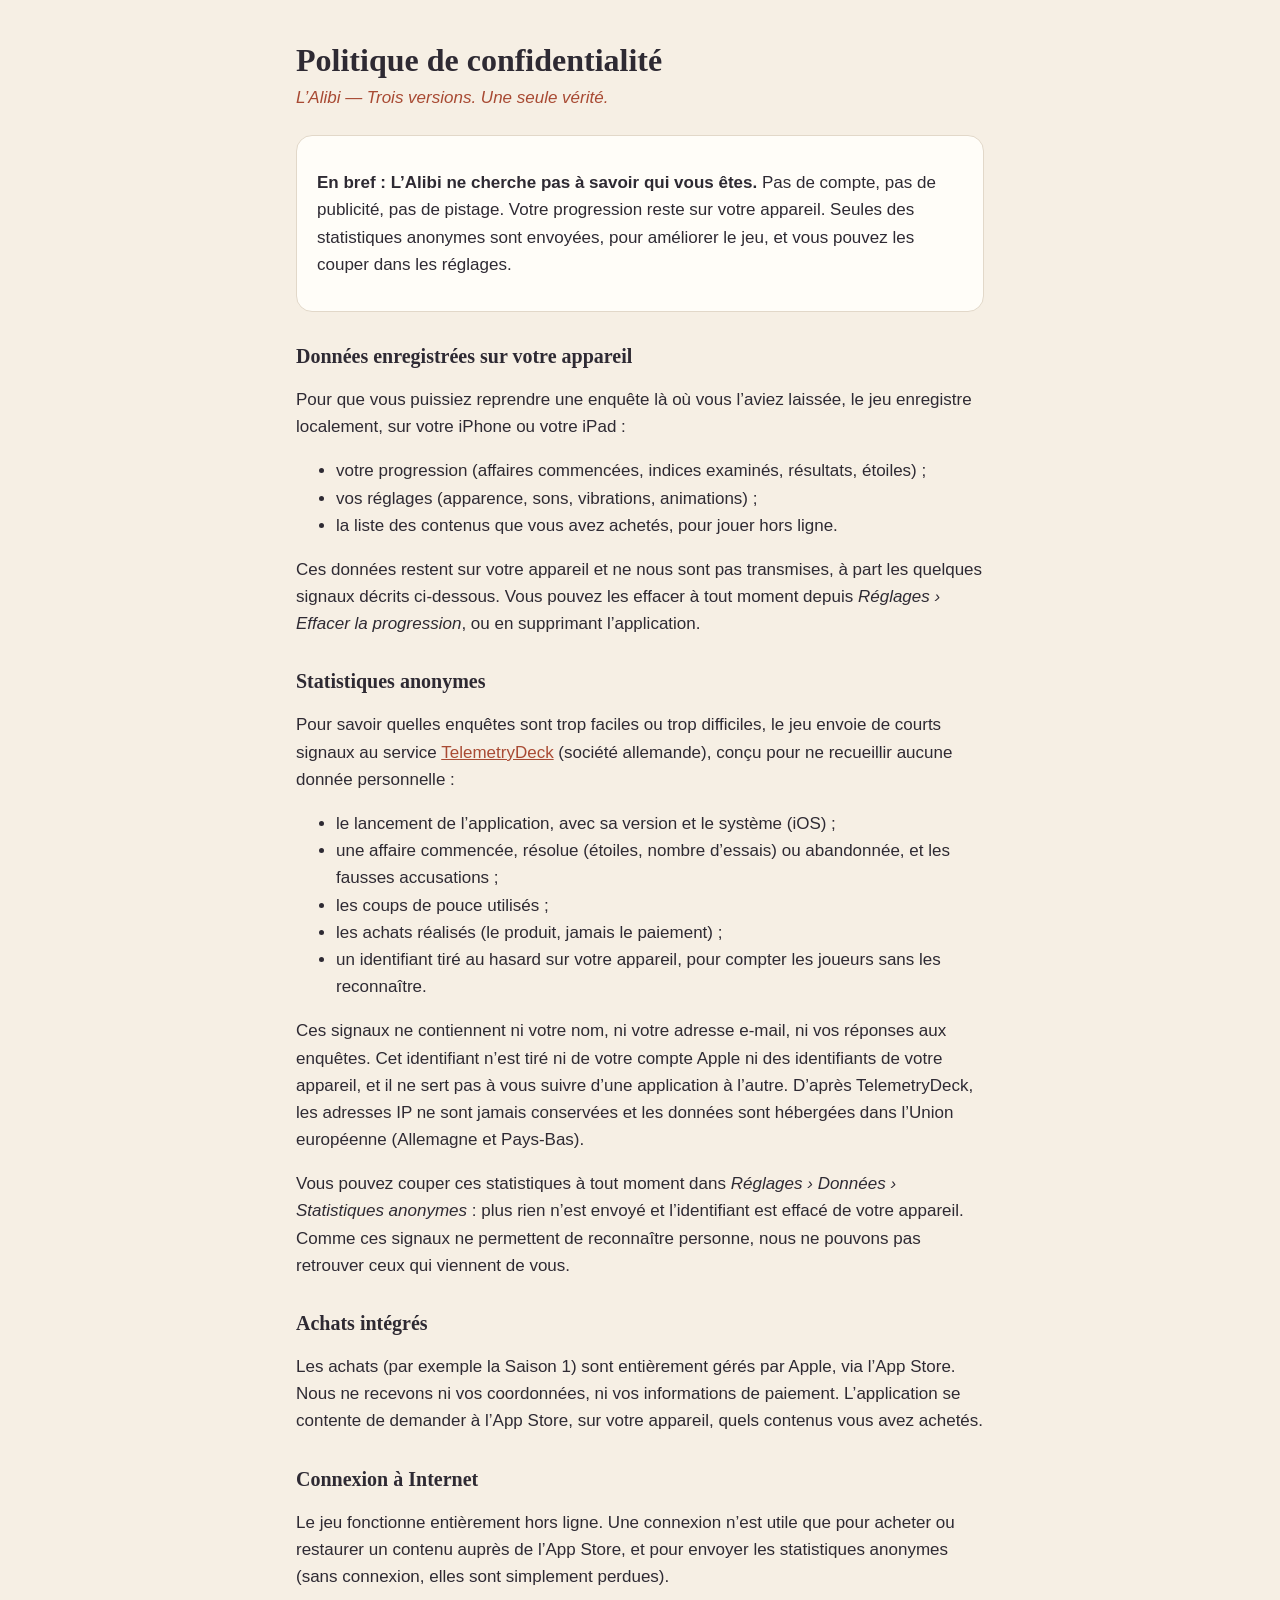
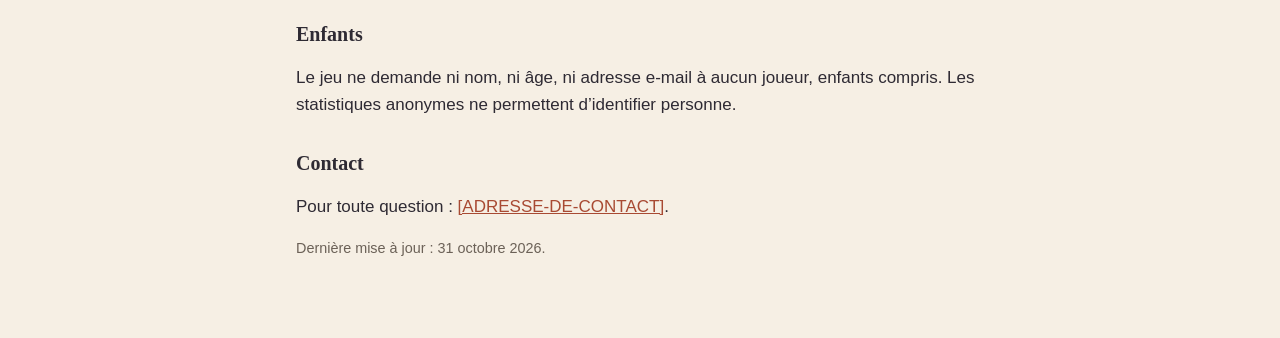
==== confidentialite.html @ 5cafb9de "Pages publiques de L'Alibi : assistance et politique de confidentialité Co-Authored-By: Claude Opus " ====
<!doctype html>
<html lang="fr">
<head>
  <meta charset="utf-8">
  <meta name="viewport" content="width=device-width, initial-scale=1">
  <title>L’Alibi — Politique de confidentialité</title>
  <link rel="stylesheet" href="style.css">
</head>
<body>
<main>
  <h1>Politique de confidentialité</h1>
  <p class="tagline">L’Alibi — Trois versions. Une seule vérité.</p>

  <div class="card">
    <p><strong>En bref : L’Alibi ne cherche pas à savoir qui vous êtes.</strong> Pas de compte, pas de publicité, pas de pistage. Votre progression reste sur votre appareil. Seules des statistiques anonymes sont envoyées, pour améliorer le jeu, et vous pouvez les couper dans les réglages.</p>
  </div>

  <h2>Données enregistrées sur votre appareil</h2>
  <p>Pour que vous puissiez reprendre une enquête là où vous l’aviez laissée, le jeu enregistre localement, sur votre iPhone ou votre iPad :</p>
  <ul>
    <li>votre progression (affaires commencées, indices examinés, résultats, étoiles) ;</li>
    <li>vos réglages (apparence, sons, vibrations, animations) ;</li>
    <li>la liste des contenus que vous avez achetés, pour jouer hors ligne.</li>
  </ul>
  <p>Ces données restent sur votre appareil et ne nous sont pas transmises, à part les quelques signaux décrits ci-dessous. Vous pouvez les effacer à tout moment depuis <em>Réglages › Effacer la progression</em>, ou en supprimant l’application.</p>

  <h2>Statistiques anonymes</h2>
  <p>Pour savoir quelles enquêtes sont trop faciles ou trop difficiles, le jeu envoie de courts signaux au service <a href="https://telemetrydeck.com">TelemetryDeck</a> (société allemande), conçu pour ne recueillir aucune donnée personnelle :</p>
  <ul>
    <li>le lancement de l’application, avec sa version et le système (iOS) ;</li>
    <li>une affaire commencée, résolue (étoiles, nombre d’essais) ou abandonnée, et les fausses accusations ;</li>
    <li>les coups de pouce utilisés ;</li>
    <li>les achats réalisés (le produit, jamais le paiement) ;</li>
    <li>un identifiant tiré au hasard sur votre appareil, pour compter les joueurs sans les reconnaître.</li>
  </ul>
  <p>Ces signaux ne contiennent ni votre nom, ni votre adresse e-mail, ni vos réponses aux enquêtes. Cet identifiant n’est tiré ni de votre compte Apple ni des identifiants de votre appareil, et il ne sert pas à vous suivre d’une application à l’autre. D’après TelemetryDeck, les adresses IP ne sont jamais conservées et les données sont hébergées dans l’Union européenne (Allemagne et Pays-Bas).</p>
  <p>Vous pouvez couper ces statistiques à tout moment dans <em>Réglages › Données › Statistiques anonymes</em> : plus rien n’est envoyé et l’identifiant est effacé de votre appareil. Comme ces signaux ne permettent de reconnaître personne, nous ne pouvons pas retrouver ceux qui viennent de vous.</p>

  <h2>Achats intégrés</h2>
  <p>Les achats (par exemple la Saison 1) sont entièrement gérés par Apple, via l’App Store. Nous ne recevons ni vos coordonnées, ni vos informations de paiement. L’application se contente de demander à l’App Store, sur votre appareil, quels contenus vous avez achetés.</p>

  <h2>Connexion à Internet</h2>
  <p>Le jeu fonctionne entièrement hors ligne. Une connexion n’est utile que pour acheter ou restaurer un contenu auprès de l’App Store, et pour envoyer les statistiques anonymes (sans connexion, elles sont simplement perdues).</p>

  <h2>Enfants</h2>
  <p>Le jeu ne demande ni nom, ni âge, ni adresse e-mail à aucun joueur, enfants compris. Les statistiques anonymes ne permettent d’identifier personne.</p>

  <h2>Contact</h2>
  <p>Pour toute question : <a href="mailto:[ADRESSE-DE-CONTACT]">[ADRESSE-DE-CONTACT]</a>.</p>

  <p class="muted">Dernière mise à jour : 31 octobre 2026.</p>
</main>
</body>
</html>
---- style.css ----
:root {
  --bg: #f6efe4;
  --surface: #fffdf8;
  --ink: #2e2a33;
  --muted: #6b6157;
  --accent: #a84a33;
  --line: #e2d8c9;
  color-scheme: light dark;
}
@media (prefers-color-scheme: dark) {
  :root {
    --bg: #1b1e28;
    --surface: #252a37;
    --ink: #f1e9dc;
    --muted: #a9a3b5;
    --accent: #ee9a85;
    --line: #343a4b;
  }
}
* { box-sizing: border-box; }
body {
  margin: 0;
  background: var(--bg);
  color: var(--ink);
  font: 17px/1.6 -apple-system, BlinkMacSystemFont, "Helvetica Neue", Arial, sans-serif;
}
main {
  max-width: 720px;
  margin: 0 auto;
  padding: 40px 16px 64px;
}
h1, h2 { font-family: ui-serif, "New York", Georgia, serif; line-height: 1.25; }
h1 { font-size: 2rem; margin: 0 0 4px; }
h2 { font-size: 1.25rem; margin: 32px 0 8px; }
.tagline { color: var(--accent); font-style: italic; margin: 0 0 24px; }
.card {
  background: var(--surface);
  border: 1px solid var(--line);
  border-radius: 16px;
  padding: 16px 20px;
}
a { color: var(--accent); }
.muted { color: var(--muted); font-size: 0.9rem; }
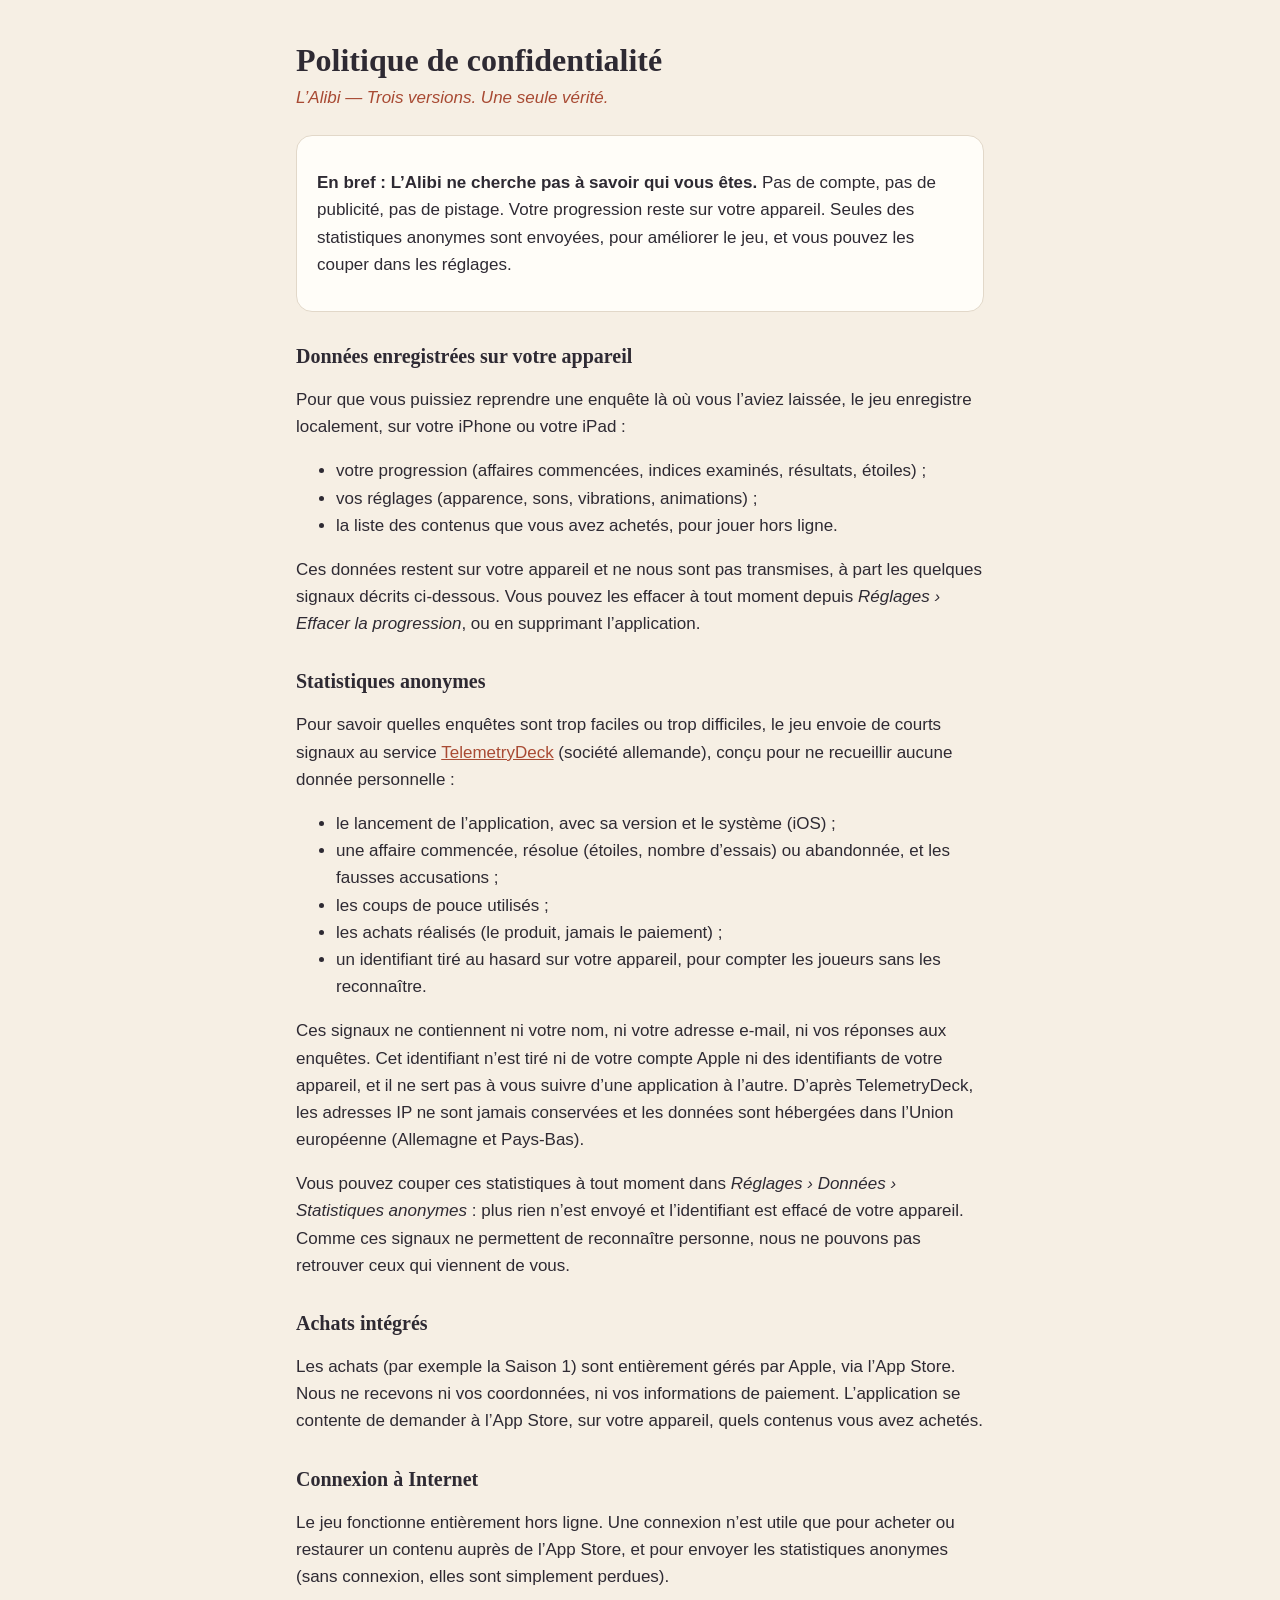
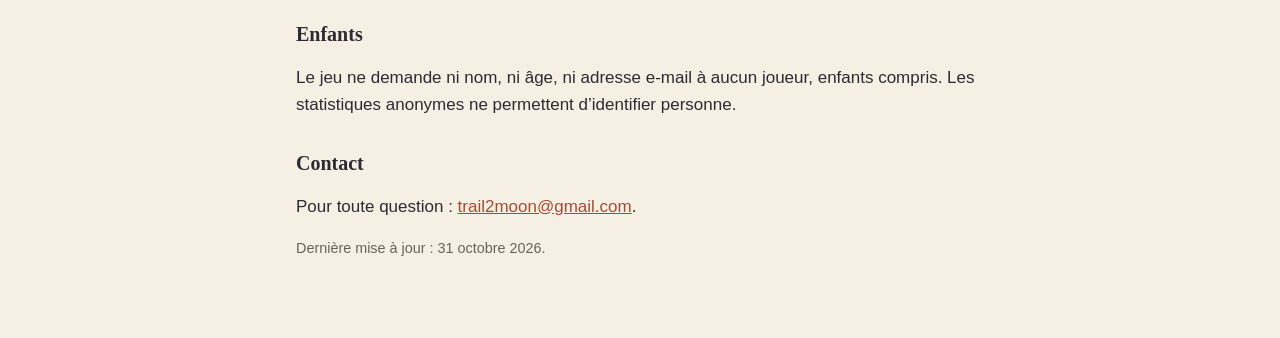
==== commit 5ba41c6f: "Adresse de contact Co-Authored-By: Claude Opus 5.5 <noreply@anthropic.com>" ====
--- a/confidentialite.html
+++ b/confidentialite.html
@@ -46,7 +46,7 @@
   <p>Le jeu ne demande ni nom, ni âge, ni adresse e-mail à aucun joueur, enfants compris. Les statistiques anonymes ne permettent d’identifier personne.</p>
 
   <h2>Contact</h2>
-  <p>Pour toute question : <a href="mailto:[ADRESSE-DE-CONTACT]">[ADRESSE-DE-CONTACT]</a>.</p>
+  <p>Pour toute question : <a href="mailto:trail2moon@gmail.com">trail2moon@gmail.com</a>.</p>
 
   <p class="muted">Dernière mise à jour : 31 octobre 2026.</p>
 </main>
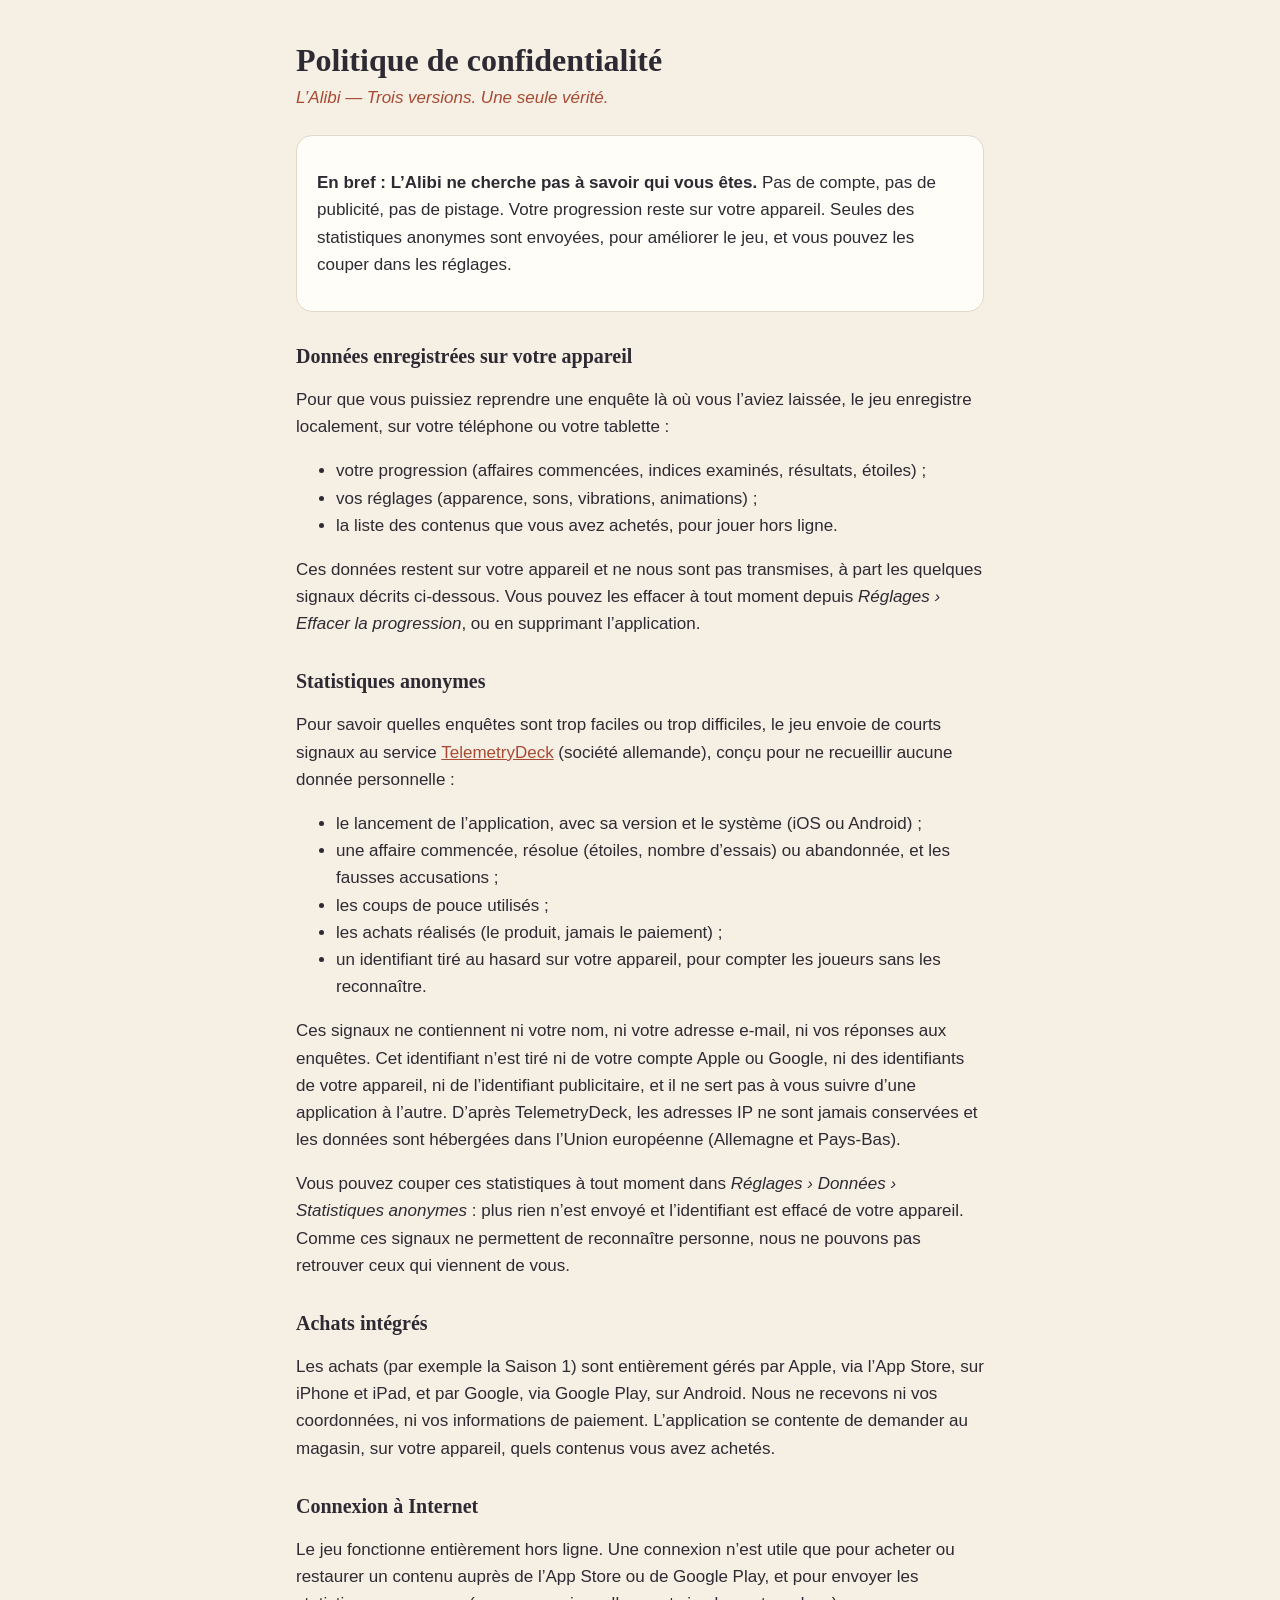
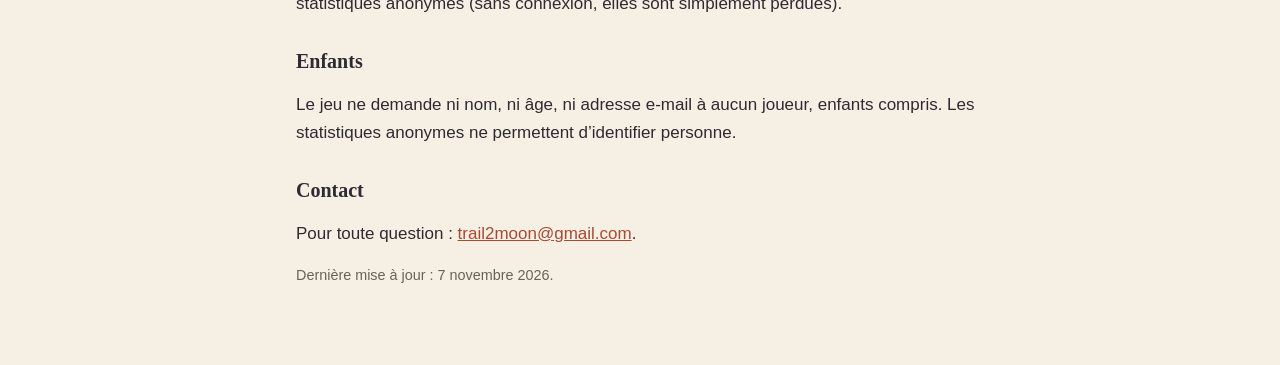
==== commit 24689c9b: "Pages légales : version Android (Google Play) Co-Authored-By: Claude Opus 5.5 <noreply@anthropic.com" ====
--- a/confidentialite.html
+++ b/confidentialite.html
@@ -16,7 +16,7 @@
   </div>
 
   <h2>Données enregistrées sur votre appareil</h2>
-  <p>Pour que vous puissiez reprendre une enquête là où vous l’aviez laissée, le jeu enregistre localement, sur votre iPhone ou votre iPad :</p>
+  <p>Pour que vous puissiez reprendre une enquête là où vous l’aviez laissée, le jeu enregistre localement, sur votre téléphone ou votre tablette :</p>
   <ul>
     <li>votre progression (affaires commencées, indices examinés, résultats, étoiles) ;</li>
     <li>vos réglages (apparence, sons, vibrations, animations) ;</li>
@@ -27,20 +27,20 @@
   <h2>Statistiques anonymes</h2>
   <p>Pour savoir quelles enquêtes sont trop faciles ou trop difficiles, le jeu envoie de courts signaux au service <a href="https://telemetrydeck.com">TelemetryDeck</a> (société allemande), conçu pour ne recueillir aucune donnée personnelle :</p>
   <ul>
-    <li>le lancement de l’application, avec sa version et le système (iOS) ;</li>
+    <li>le lancement de l’application, avec sa version et le système (iOS ou Android) ;</li>
     <li>une affaire commencée, résolue (étoiles, nombre d’essais) ou abandonnée, et les fausses accusations ;</li>
     <li>les coups de pouce utilisés ;</li>
     <li>les achats réalisés (le produit, jamais le paiement) ;</li>
     <li>un identifiant tiré au hasard sur votre appareil, pour compter les joueurs sans les reconnaître.</li>
   </ul>
-  <p>Ces signaux ne contiennent ni votre nom, ni votre adresse e-mail, ni vos réponses aux enquêtes. Cet identifiant n’est tiré ni de votre compte Apple ni des identifiants de votre appareil, et il ne sert pas à vous suivre d’une application à l’autre. D’après TelemetryDeck, les adresses IP ne sont jamais conservées et les données sont hébergées dans l’Union européenne (Allemagne et Pays-Bas).</p>
+  <p>Ces signaux ne contiennent ni votre nom, ni votre adresse e-mail, ni vos réponses aux enquêtes. Cet identifiant n’est tiré ni de votre compte Apple ou Google, ni des identifiants de votre appareil, ni de l’identifiant publicitaire, et il ne sert pas à vous suivre d’une application à l’autre. D’après TelemetryDeck, les adresses IP ne sont jamais conservées et les données sont hébergées dans l’Union européenne (Allemagne et Pays-Bas).</p>
   <p>Vous pouvez couper ces statistiques à tout moment dans <em>Réglages › Données › Statistiques anonymes</em> : plus rien n’est envoyé et l’identifiant est effacé de votre appareil. Comme ces signaux ne permettent de reconnaître personne, nous ne pouvons pas retrouver ceux qui viennent de vous.</p>
 
   <h2>Achats intégrés</h2>
-  <p>Les achats (par exemple la Saison 1) sont entièrement gérés par Apple, via l’App Store. Nous ne recevons ni vos coordonnées, ni vos informations de paiement. L’application se contente de demander à l’App Store, sur votre appareil, quels contenus vous avez achetés.</p>
+  <p>Les achats (par exemple la Saison 1) sont entièrement gérés par Apple, via l’App Store, sur iPhone et iPad, et par Google, via Google Play, sur Android. Nous ne recevons ni vos coordonnées, ni vos informations de paiement. L’application se contente de demander au magasin, sur votre appareil, quels contenus vous avez achetés.</p>
 
   <h2>Connexion à Internet</h2>
-  <p>Le jeu fonctionne entièrement hors ligne. Une connexion n’est utile que pour acheter ou restaurer un contenu auprès de l’App Store, et pour envoyer les statistiques anonymes (sans connexion, elles sont simplement perdues).</p>
+  <p>Le jeu fonctionne entièrement hors ligne. Une connexion n’est utile que pour acheter ou restaurer un contenu auprès de l’App Store ou de Google Play, et pour envoyer les statistiques anonymes (sans connexion, elles sont simplement perdues).</p>
 
   <h2>Enfants</h2>
   <p>Le jeu ne demande ni nom, ni âge, ni adresse e-mail à aucun joueur, enfants compris. Les statistiques anonymes ne permettent d’identifier personne.</p>
@@ -48,7 +48,7 @@
   <h2>Contact</h2>
   <p>Pour toute question : <a href="mailto:trail2moon@gmail.com">trail2moon@gmail.com</a>.</p>
 
-  <p class="muted">Dernière mise à jour : 31 octobre 2026.</p>
+  <p class="muted">Dernière mise à jour : 7 novembre 2026.</p>
 </main>
 </body>
 </html>
